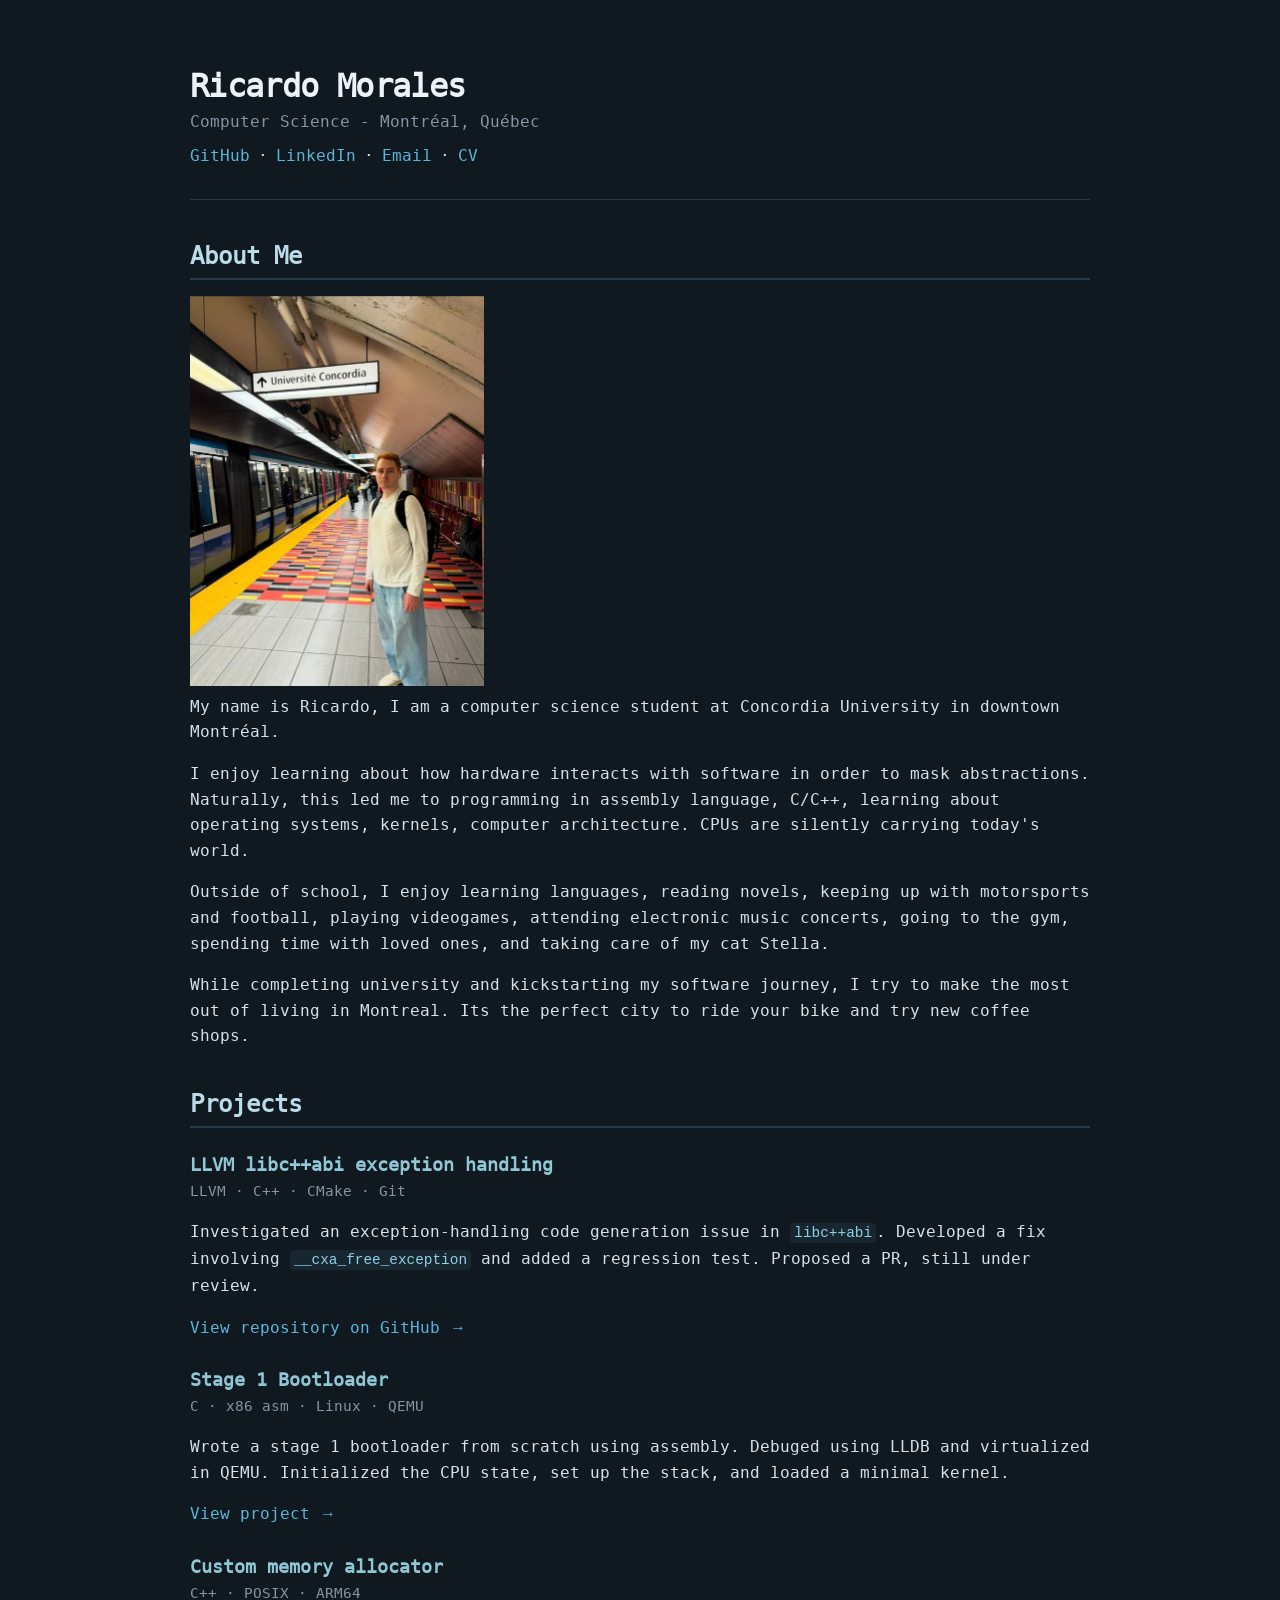
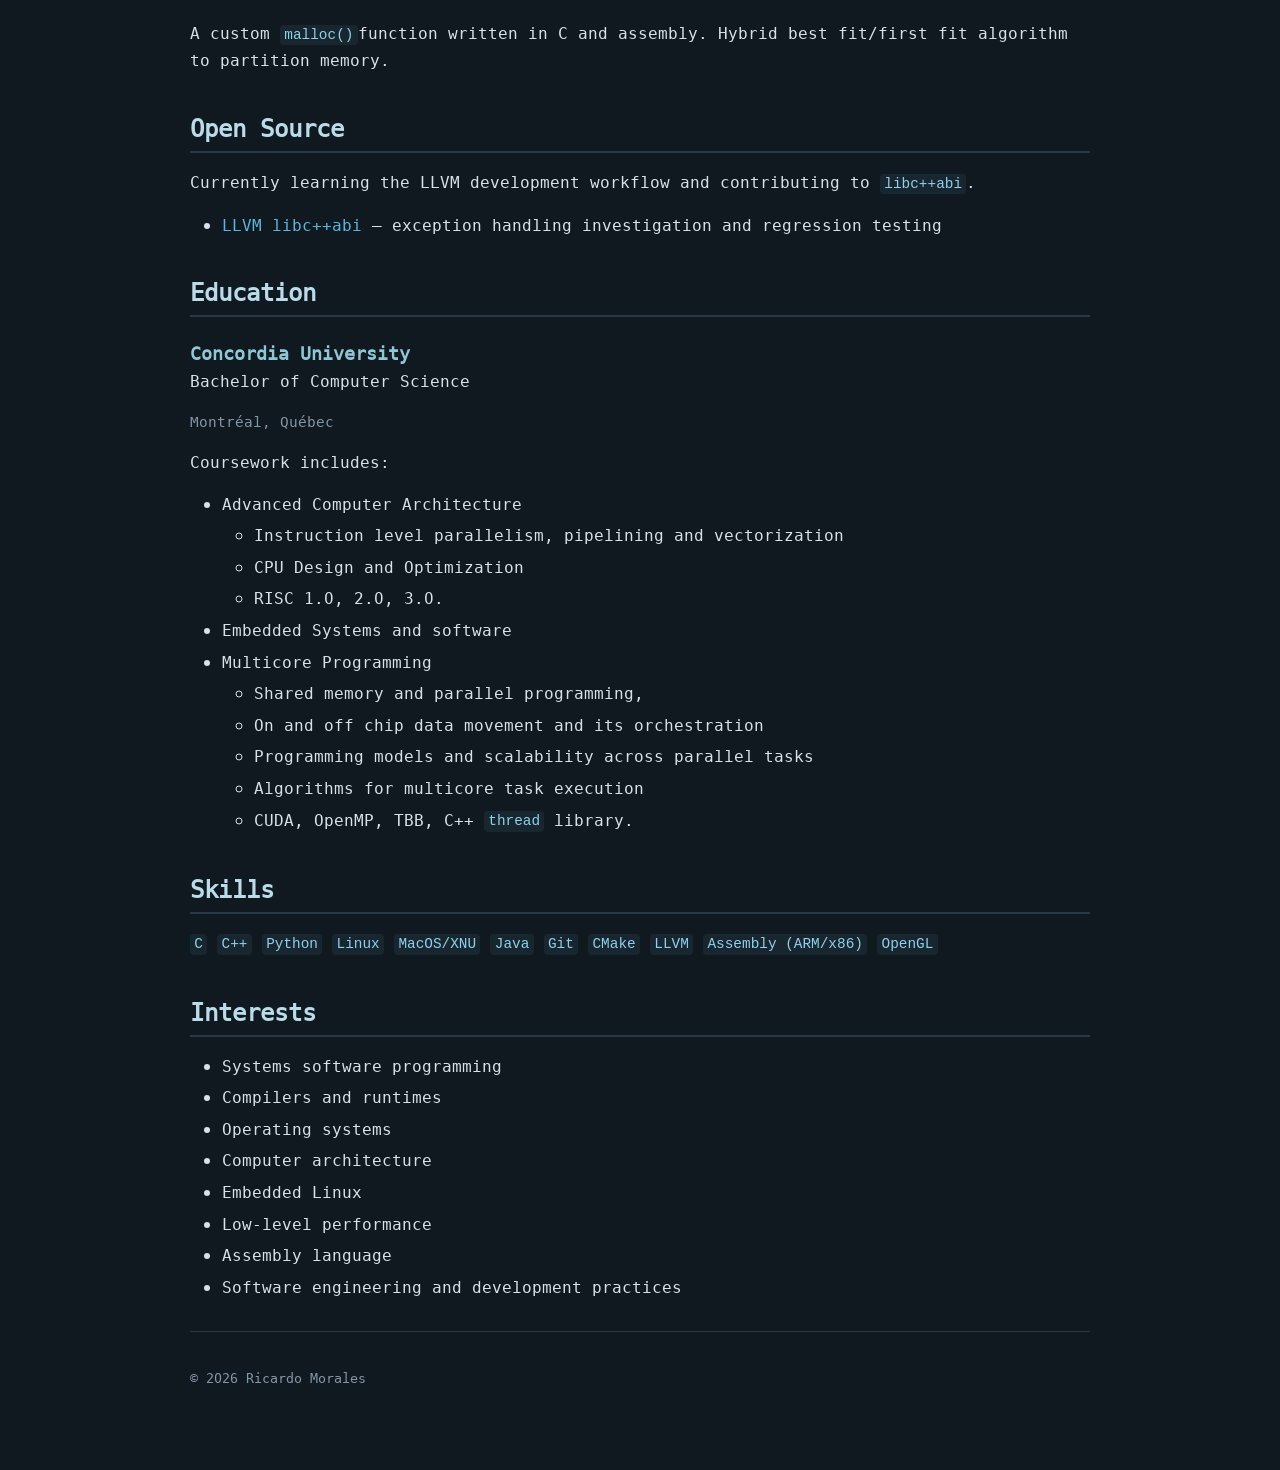
==== index.html @ 23cde059 "first" ====
<!DOCTYPE html>

<html lang="en">

<head>
    <meta charset="UTF-8">
    <meta name="viewport" content="width=device-width, initial-scale=1.0">

    <title>Ricardo Morales</title>
    <link rel="icon" href="images/favicon.ico" type="image/x-icon">
    <meta name="description"
        content="Ricardo Morales Computer Science student interested in systems software programming, CPU's, operating systems, and computer architecture.">

    <link rel="stylesheet" href="style.css">

</head>

<body>
    <main class="container">

        <header>
            <h1>Ricardo Morales</h1>

            <p class="subtitle">
                Computer Science - Montréal, Québec
            </p>

            <nav class="links">
                <a href="https://github.com/rickymolodiez">GitHub</a>
                <span>·</span>
                <a href="https://www.linkedin.com/in/ricardom10019/">LinkedIn</a>
                <span>·</span>
                <a href="mailto:rickymoloqc@gmail.com">Email</a>
                <span>·</span>
                <a href="rickymorales_cv.pdf" target="_blank">CV</a>
            </nav>
        </header>

        <hr>

        <section>
            <h2>About Me</h2>
            <img src="images/me.jpg" height=390>

            <p>
                My name is Ricardo, I am a computer science student at Concordia University in downtown Montréal.
            </p>

            <p>
                I enjoy learning about how hardware interacts with software in order to mask abstractions. Naturally,
                this led me to programming in assembly language, C/C++, learning about
                operating systems, kernels, computer architecture. CPUs are silently carrying today's world.
            </p>

            <p>
                Outside of school, I enjoy learning languages, reading novels, keeping up with motorsports and football,
                playing videogames, attending electronic music concerts, going to the gym, spending time with loved
                ones, and taking
                care of my cat Stella.
            </p>

            <p>
                While completing university and kickstarting my software journey, I try to make the most out of living
                in Montreal. Its the perfect city to ride your bike and try new coffee shops.

            </p>
        </section>

        <section>
            <h2>Projects</h2>

            <article>
                <h3>LLVM libc++abi exception handling</h3>

                <p class=" meta">
                    LLVM · C++ · CMake · Git
                </p>

                <p>
                    Investigated an exception-handling code generation issue
                    in <code>libc++abi</code>. Developed a fix involving
                    <code>__cxa_free_exception</code> and added a regression
                    test. Proposed a PR, still under review.
                </p>

                <p>
                    <a href="#">View repository on GitHub →</a>
                </p>
            </article>

            <article>
                <h3>Stage 1 Bootloader</h3>

                <p class="meta">
                    C · x86 asm · Linux · QEMU
                </p>

                <p>
                    Wrote a stage 1 bootloader from scratch using assembly. Debuged using LLDB and virtualized in QEMU.
                    Initialized the CPU state, set up the stack, and loaded a minimal kernel.
                </p>

                <p>
                    <a href="#">View project →</a>
                </p>
            </article>

            <article>
                <h3>Custom memory allocator</h3>

                <p class="meta">
                    C++ · POSIX · ARM64
                </p>

                <p>
                    A custom <code>malloc()</code>function written in C and assembly.
                    Hybrid best fit/first fit algorithm to partition memory.
                </p>
            </article>
        </section>

        <section>
            <h2>Open Source </h2>

            <p>
                Currently learning the LLVM development workflow and
                contributing to <code>libc++abi</code>.
            </p>

            <ul>
                <li>
                    <a href="#">LLVM libc++abi</a> —
                    exception handling investigation and regression testing
                </li>

            </ul>
        </section>

        <section>
            <h2>Education</h2>

            <h3>Concordia University</h3>

            <p>
                Bachelor of Computer Science
            <p class="meta">
                Montréal, Québec
            </p>

            <p>
                Coursework includes:
            </p>
            <ul>
                <li>Advanced Computer Architecture</li>
                <ul>
                    <li>Instruction level parallelism, pipelining and vectorization</li>
                    <li>CPU Design and Optimization</li>
                    <li>RISC 1.0, 2.0, 3.0.</li>
                </ul>
                <li> Embedded Systems and software</li>
                <li>Multicore Programming</li>
                <ul>
                    <li>Shared memory and parallel programming, </li>
                    <li>On and off chip data movement and its orchestration</li>
                    <li>Programming models and scalability across parallel tasks</li>
                    <li>Algorithms for multicore task execution</li>
                    <li>CUDA, OpenMP, TBB, C++ <code>thread</code> library.</li>
                </ul>
            </ul>
            </article>
        </section>

        <section>
            <h2>Skills</h2>

            <p>
                <code>C</code>
                <code>C++</code>
                <code>Python</code>
                <code>Linux</code>
                <code>MacOS/XNU</code>
                <code>Java</code>
                <code>Git</code>
                <code>CMake</code>
                <code>LLVM</code>
                <code>Assembly (ARM/x86)</code>
                <code>OpenGL</code>
            </p>
        </section>

        <section>
            <h2>Interests</h2>

            <ul>
                <li>Systems software programming</li>
                <li>Compilers and runtimes</li>
                <li>Operating systems</li>
                <li>Computer architecture</li>
                <li>Embedded Linux</li>
                <li>Low-level performance</li>
                <li>Assembly language</li>
                <li>Software engineering and development practices</li>
            </ul>
        </section>

        <hr>

        <footer>
            <p>
                <small>
                    © 2026 Ricardo Morales
                </small>
            </p>
        </footer>

    </main>

</body>

</html>
---- style.css ----
@font-face {
    font-family: "Prima Sans Mono";
    src: url("prima-sans-mono-bt-3.ttf") format("truetype");
    font-weight: normal;
    font-style: normal;
}

:root {
    --bg: #101820;
    --text: #d8e1e8;
    --muted: #8495a3;

    --border: #293945;

    --link: #5bb7d9;
    --link-hover: #8bd3eb;

    --code-bg: #182630;
    --code-text: #8ed1e8;

    --accent: #3aa6a0;
    --accent-light: #1c393b;
}

* {
    box-sizing: border-box;
}

html {
    font-size: 16px;
}

body {
    margin: 0;
    background: var(--bg);
    color: var(--text);

    font-family:
        "Prima Sans Mono",
        -apple-system,
        BlinkMacSystemFont,
        "Segoe UI",
        Helvetica,
        Arial,
        sans-serif;

    line-height: 1.6;
}

.container {
    width: min(900px, calc(100% - 40px));
    margin: 0 auto;
    padding: 64px 0;
}

/* Typography */

h1,
h2,
h3 {
    line-height: 1.25;
    font-weight: 600;
}

h1 {
    margin: 0;
    font-size: 2rem;
    letter-spacing: -0.02em;
    color: #edf4f8;
}

h2 {
    margin-top: 40px;
    margin-bottom: 16px;
    padding-bottom: 8px;

    font-size: 1.5rem;
    color: #b9dce8;

    border-bottom: 2px solid var(--border);
}

h3 {
    margin-top: 24px;
    margin-bottom: 4px;
    font-size: 1.15rem;
    color: #8fc7d5;
}

p {
    margin-top: 0;
    margin-bottom: 16px;
}

.subtitle {
    margin-top: 4px;
    margin-bottom: 8px;
    color: var(--muted);
}

/* Links */

a {
    color: var(--link);
    text-decoration: none;
}

a:hover {
    color: var(--link-hover);
    text-decoration: underline;
}

/* Header */

header {
    margin-bottom: 24px;
}

.links {
    display: flex;
    gap: 8px;
    align-items: center;
}

/* Dividers */

hr {
    height: 1px;
    margin: 32px 0;
    border: 0;
    background: var(--border);
}

/* Sections */

section {
    margin-bottom: 32px;
}

article {
    margin-bottom: 28px;
}

.meta {
    color: var(--muted);
    font-size: 0.9rem;
}

/* Inline code */

code {
    padding: 0.15em 0.3em;

    background: var(--code-bg);
    color: var(--code-text);

    border-radius: 4px;

    font-family:
        ui-monospace,
        SFMono-Regular,
        "SF Mono",
        Menlo,
        Consolas,
        "Liberation Mono",
        monospace;

    font-size: 0.9em;
}

/* Lists */

ul {
    padding-left: 2em;
}

li {
    margin-bottom: 6px;
}

/* Footer */

footer {
    color: var(--muted);
}

/* Mobile */

@media (max-width: 600px) {
    .container {
        width: min(100% - 32px, 900px);
        padding: 40px 0;
    }

    h1 {
        font-size: 1.75rem;
    }

    h2 {
        font-size: 1.35rem;
    }
}
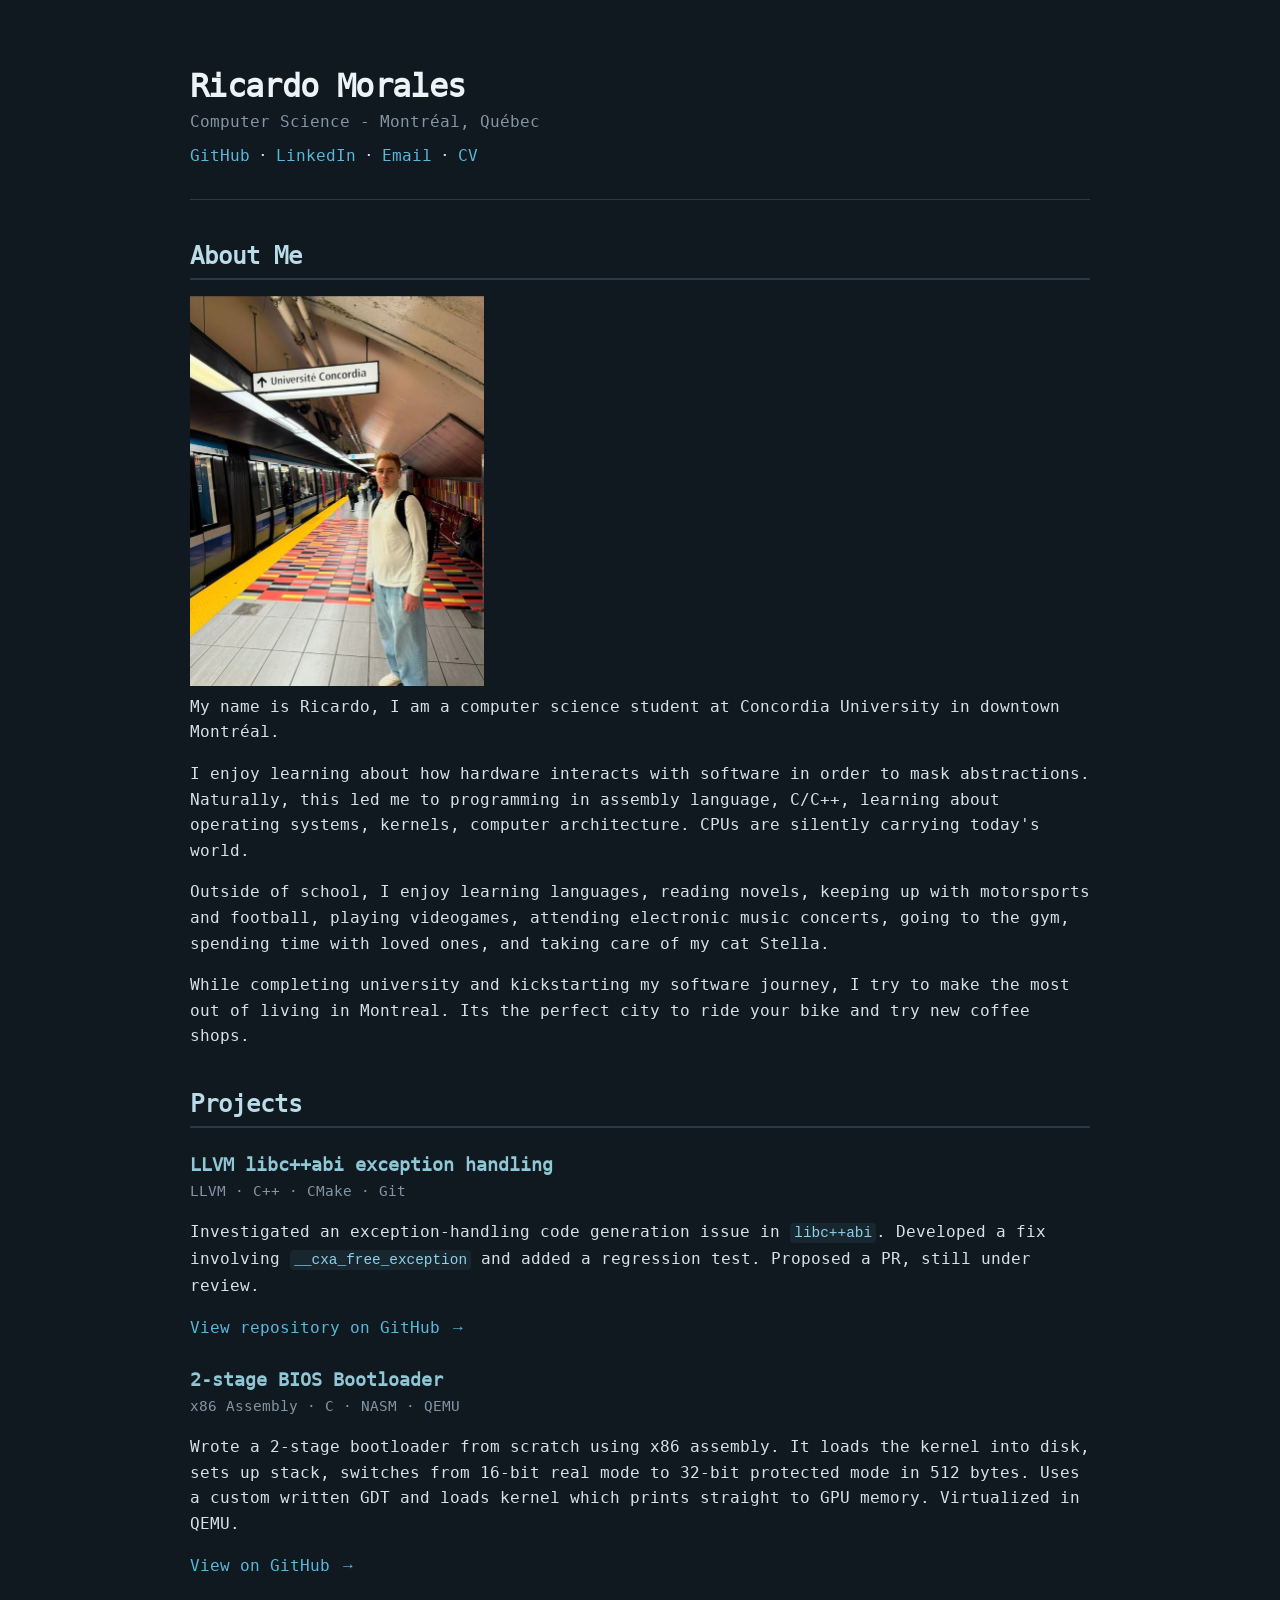
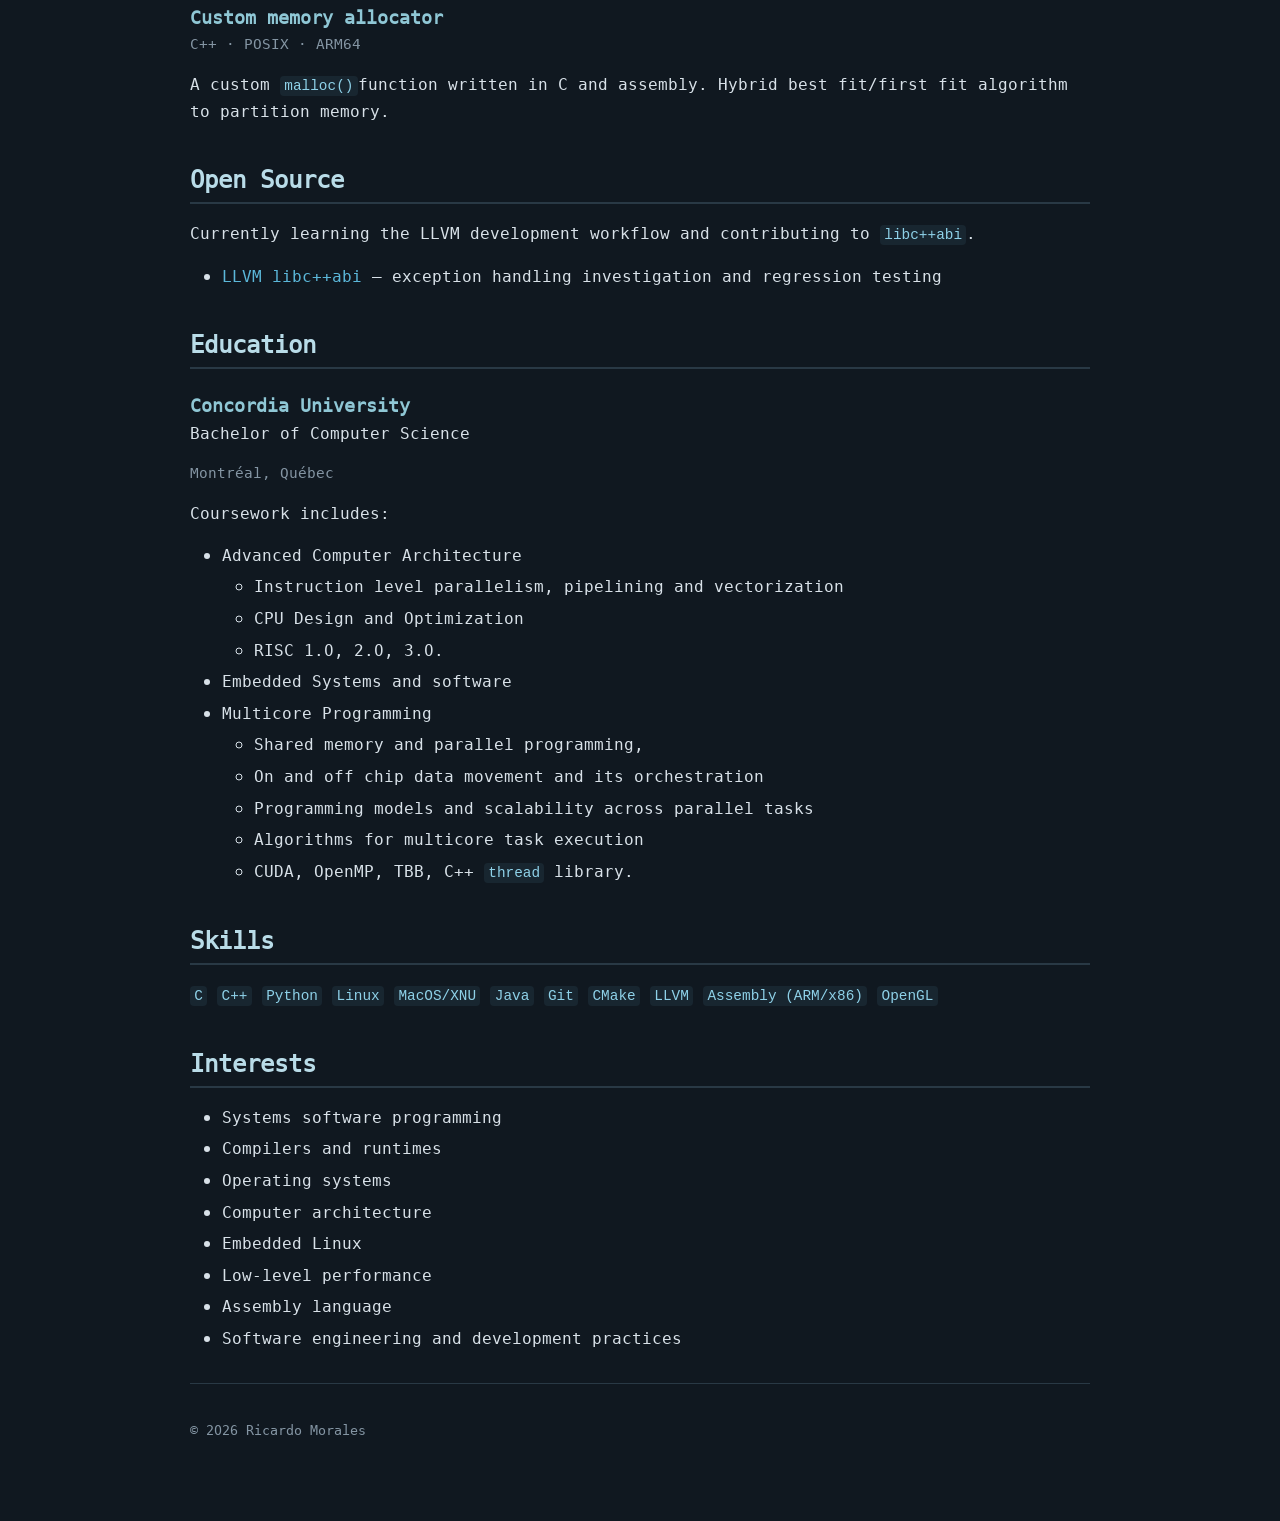
==== commit f5af78af: "Update bootloader repo and description" ====
--- a/index.html
+++ b/index.html
@@ -89,19 +89,21 @@
             </article>
 
             <article>
-                <h3>Stage 1 Bootloader</h3>
+                <h3>2-stage BIOS Bootloader</h3>
 
                 <p class="meta">
-                    C · x86 asm · Linux · QEMU
-                </p>
-
-                <p>
-                    Wrote a stage 1 bootloader from scratch using assembly. Debuged using LLDB and virtualized in QEMU.
-                    Initialized the CPU state, set up the stack, and loaded a minimal kernel.
-                </p>
-
-                <p>
-                    <a href="#">View project →</a>
+                    x86 Assembly · C · NASM · QEMU
+                </p>
+
+                <p>
+                    Wrote a 2-stage bootloader from scratch using x86 assembly. It loads the kernel into disk, sets up
+                    stack, switches from 16-bit real mode to 32-bit protected mode in 512 bytes.
+                    Uses a custom written GDT and loads kernel which prints straight to GPU memory.
+                    Virtualized in QEMU.
+                </p>
+
+                <p>
+                    <a href="https://github.com/rickymolodiez/StellBoot">View on GitHub →</a>
                 </p>
             </article>
 
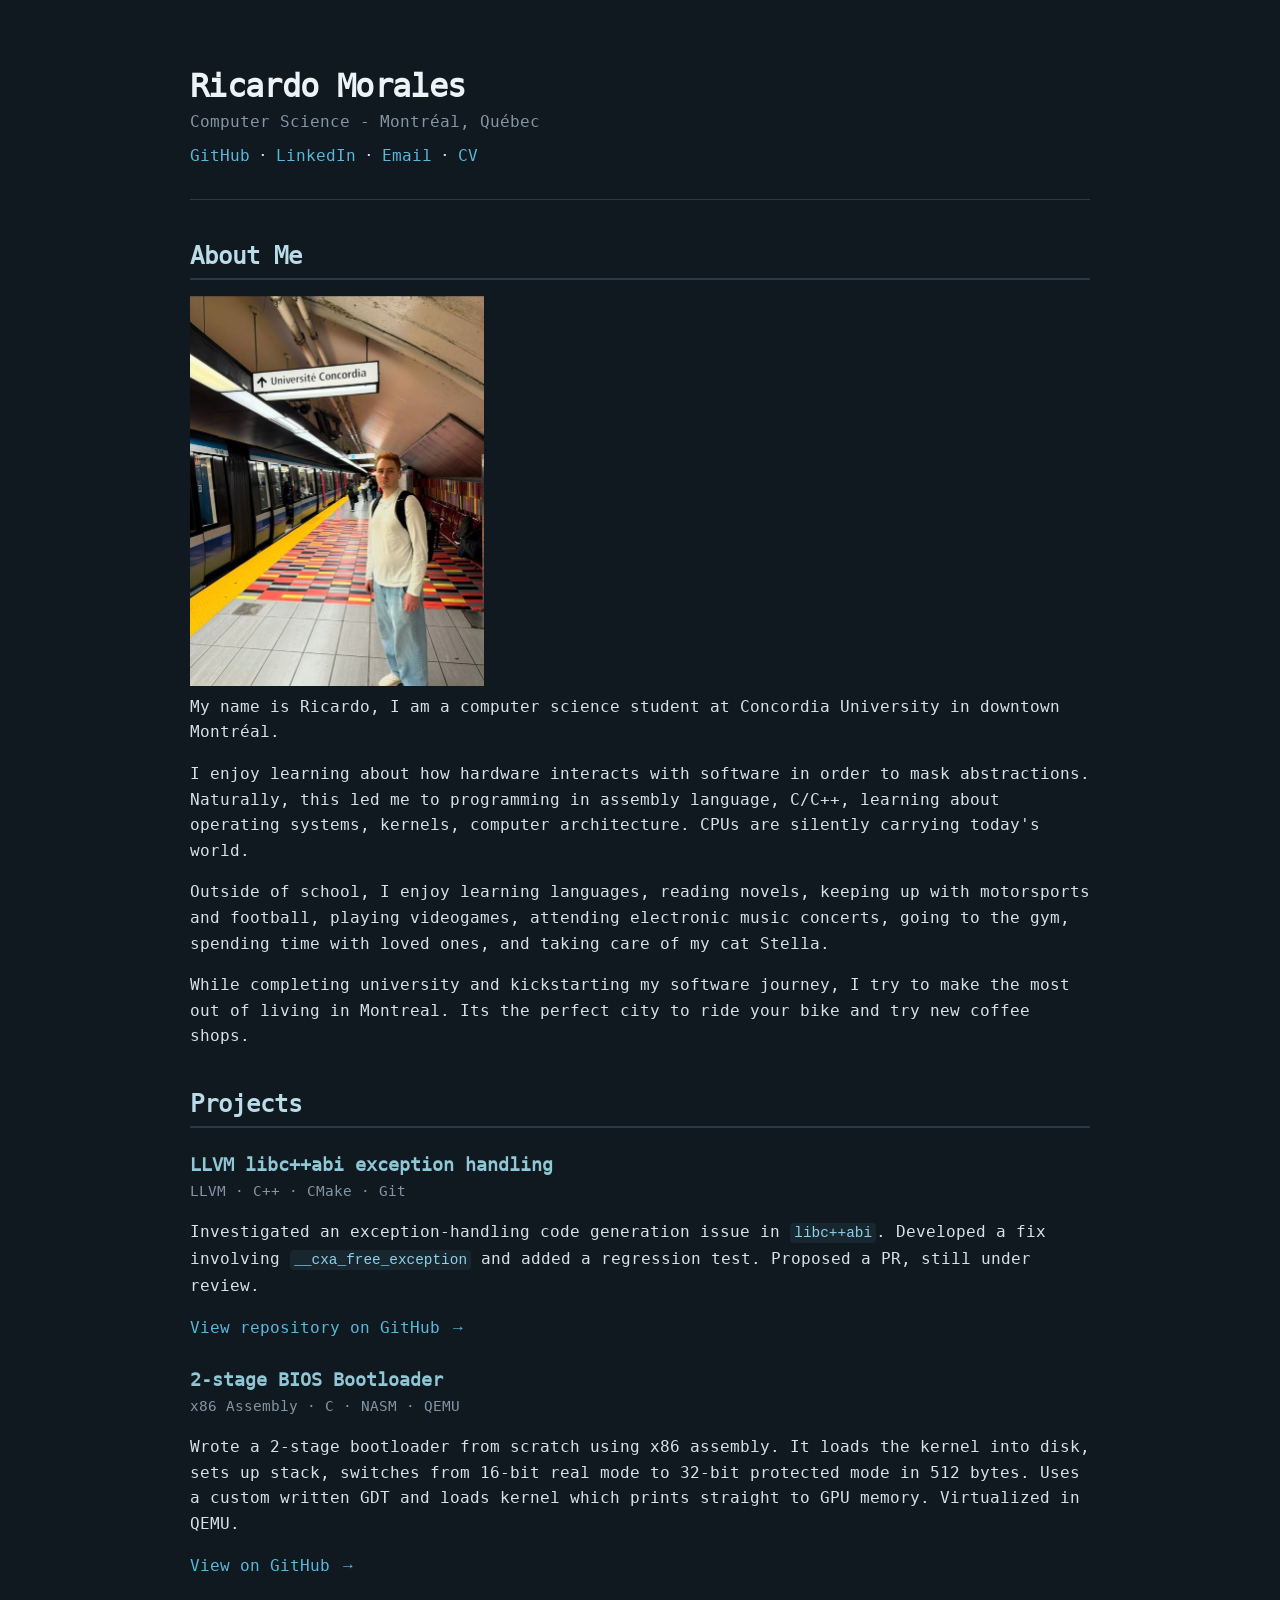
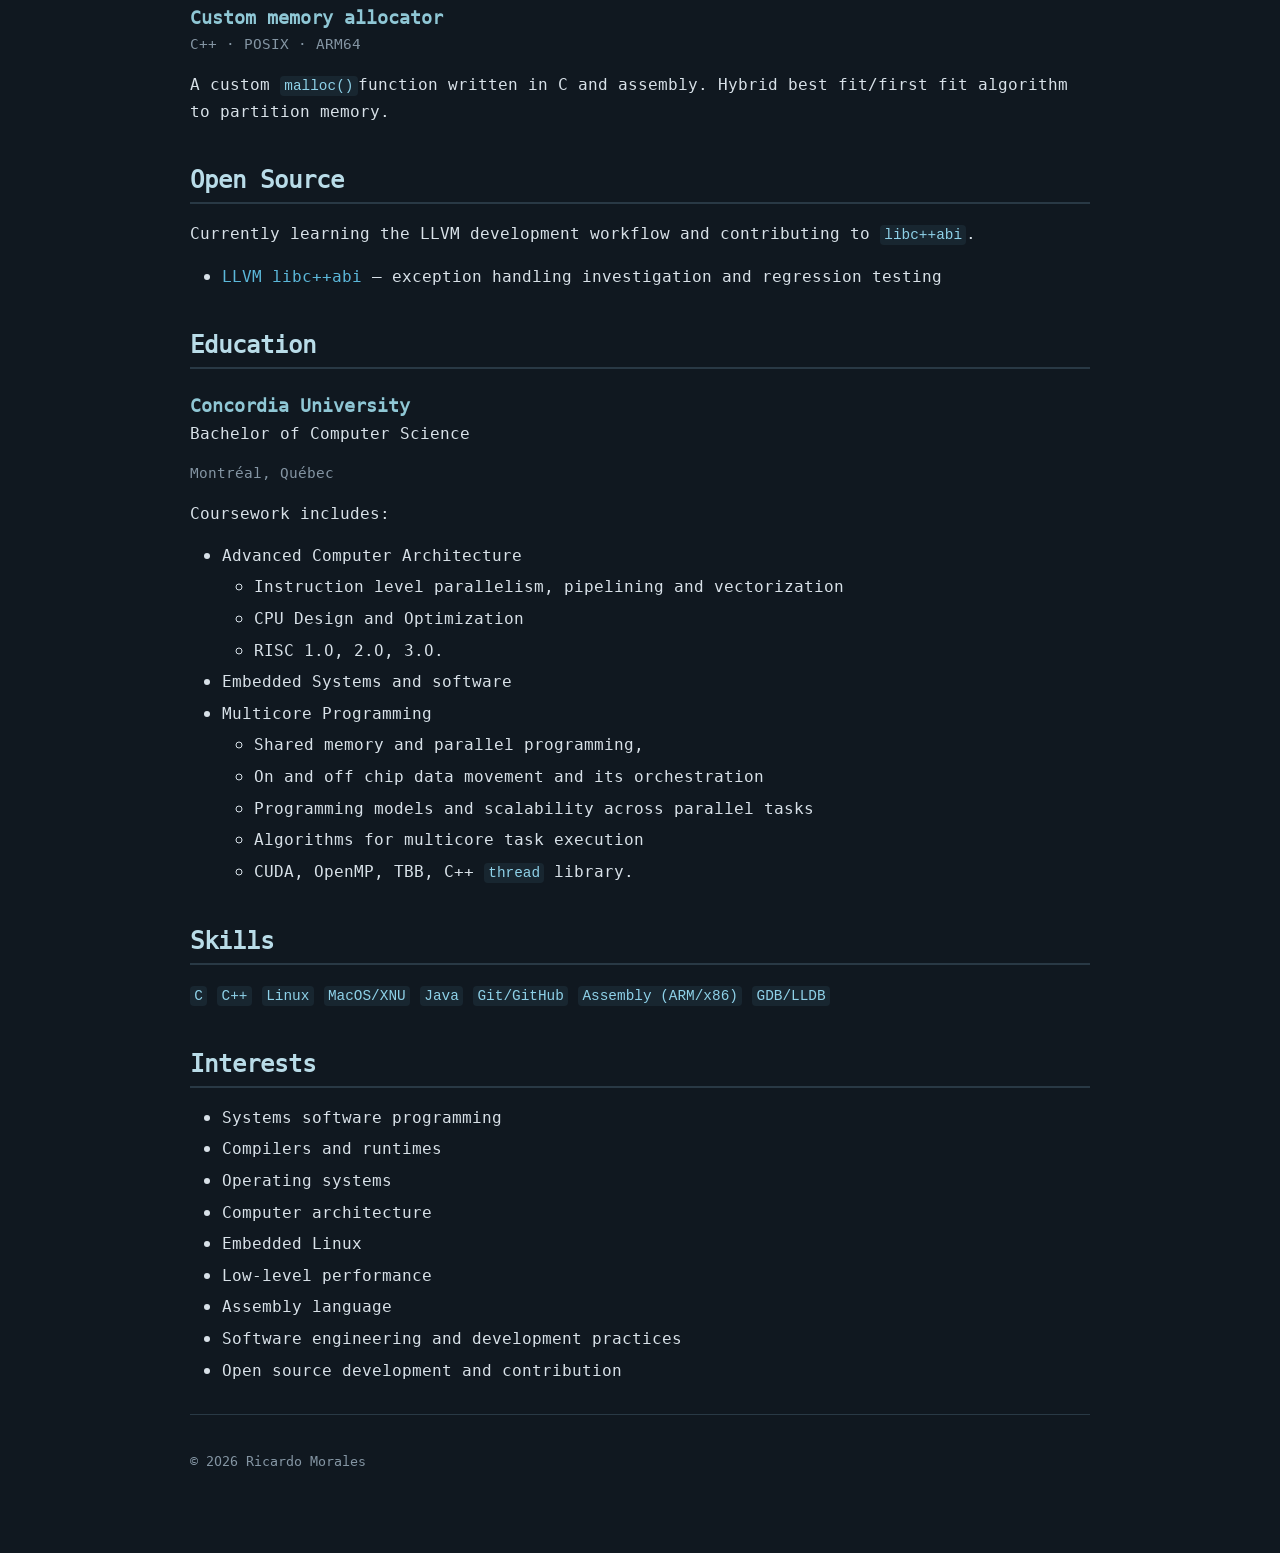
==== commit 25ca9505: "fix skills" ====
--- a/index.html
+++ b/index.html
@@ -178,15 +178,12 @@
             <p>
                 <code>C</code>
                 <code>C++</code>
-                <code>Python</code>
                 <code>Linux</code>
                 <code>MacOS/XNU</code>
                 <code>Java</code>
-                <code>Git</code>
-                <code>CMake</code>
-                <code>LLVM</code>
+                <code>Git/GitHub</code>
                 <code>Assembly (ARM/x86)</code>
-                <code>OpenGL</code>
+                <code>GDB/LLDB</code>
             </p>
         </section>
 
@@ -202,6 +199,7 @@
                 <li>Low-level performance</li>
                 <li>Assembly language</li>
                 <li>Software engineering and development practices</li>
+                <li>Open source development and contribution</li>
             </ul>
         </section>
 
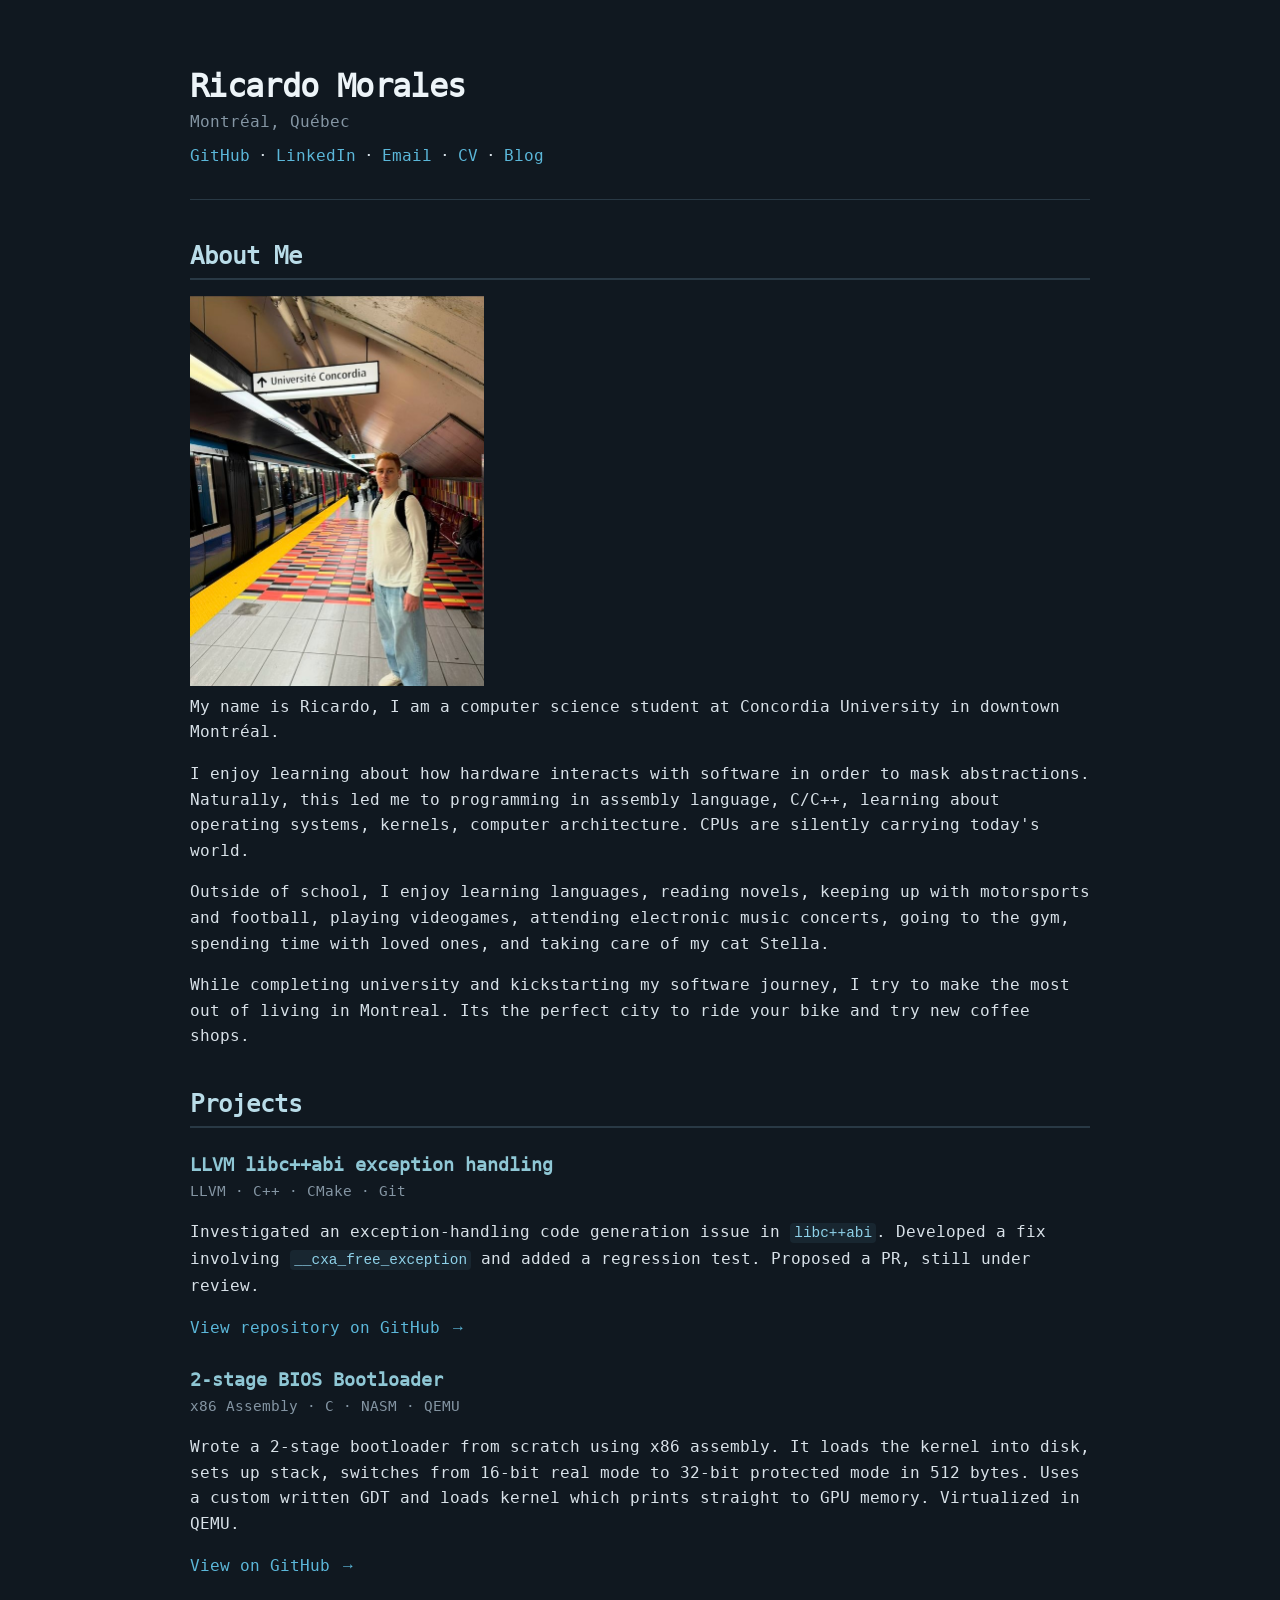
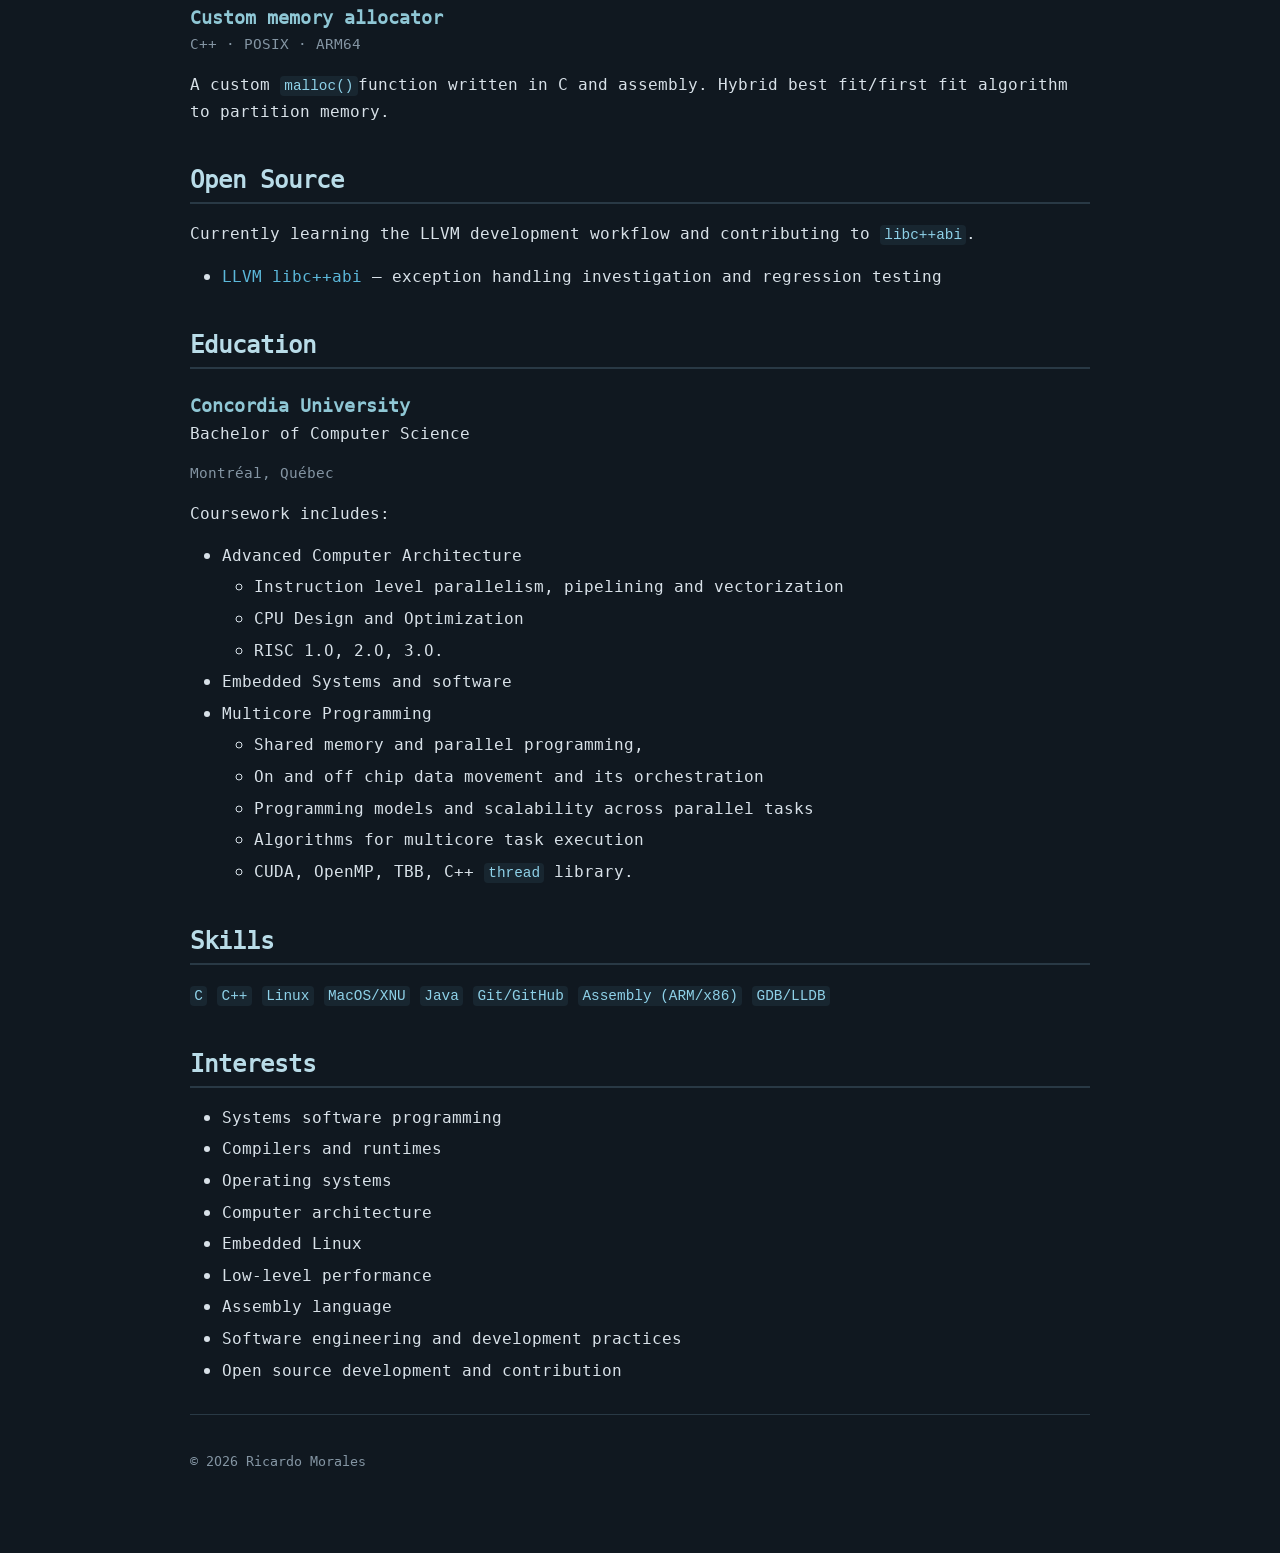
==== commit 6a385bb0: "add blog page, fix navigation, publish first post" ====
--- a/index.html
+++ b/index.html
@@ -22,7 +22,7 @@
             <h1>Ricardo Morales</h1>
 
             <p class="subtitle">
-                Computer Science - Montréal, Québec
+                Montréal, Québec
             </p>
 
             <nav class="links">
@@ -33,6 +33,9 @@
                 <a href="mailto:rickymoloqc@gmail.com">Email</a>
                 <span>·</span>
                 <a href="rickymorales_cv.pdf" target="_blank">CV</a>
+                <span>·</span>
+                <a href="blogposts.html">Blog</a>
+
             </nav>
         </header>
 
--- a/style.css
+++ b/style.css
@@ -199,4 +199,36 @@
     h2 {
         font-size: 1.35rem;
     }
+}
+
+/* Blog posts */
+
+h4 {
+    margin: 24px 0 8px;
+    font-size: 1rem;
+    color: #8fc7d5;
+}
+
+pre {
+    margin: 0 0 16px;
+    padding: 14px 16px;
+    overflow-x: auto;
+    background: var(--code-bg);
+    border: 1px solid var(--border);
+    border-radius: 6px;
+}
+
+pre code {
+    padding: 0;
+    background: none;
+    font-size: 0.85rem;
+    line-height: 1.5;
+}
+
+article img {
+    display: block;
+    max-width: 100%;
+    height: auto;
+    margin: 0 0 16px;
+    border-radius: 6px;
 }
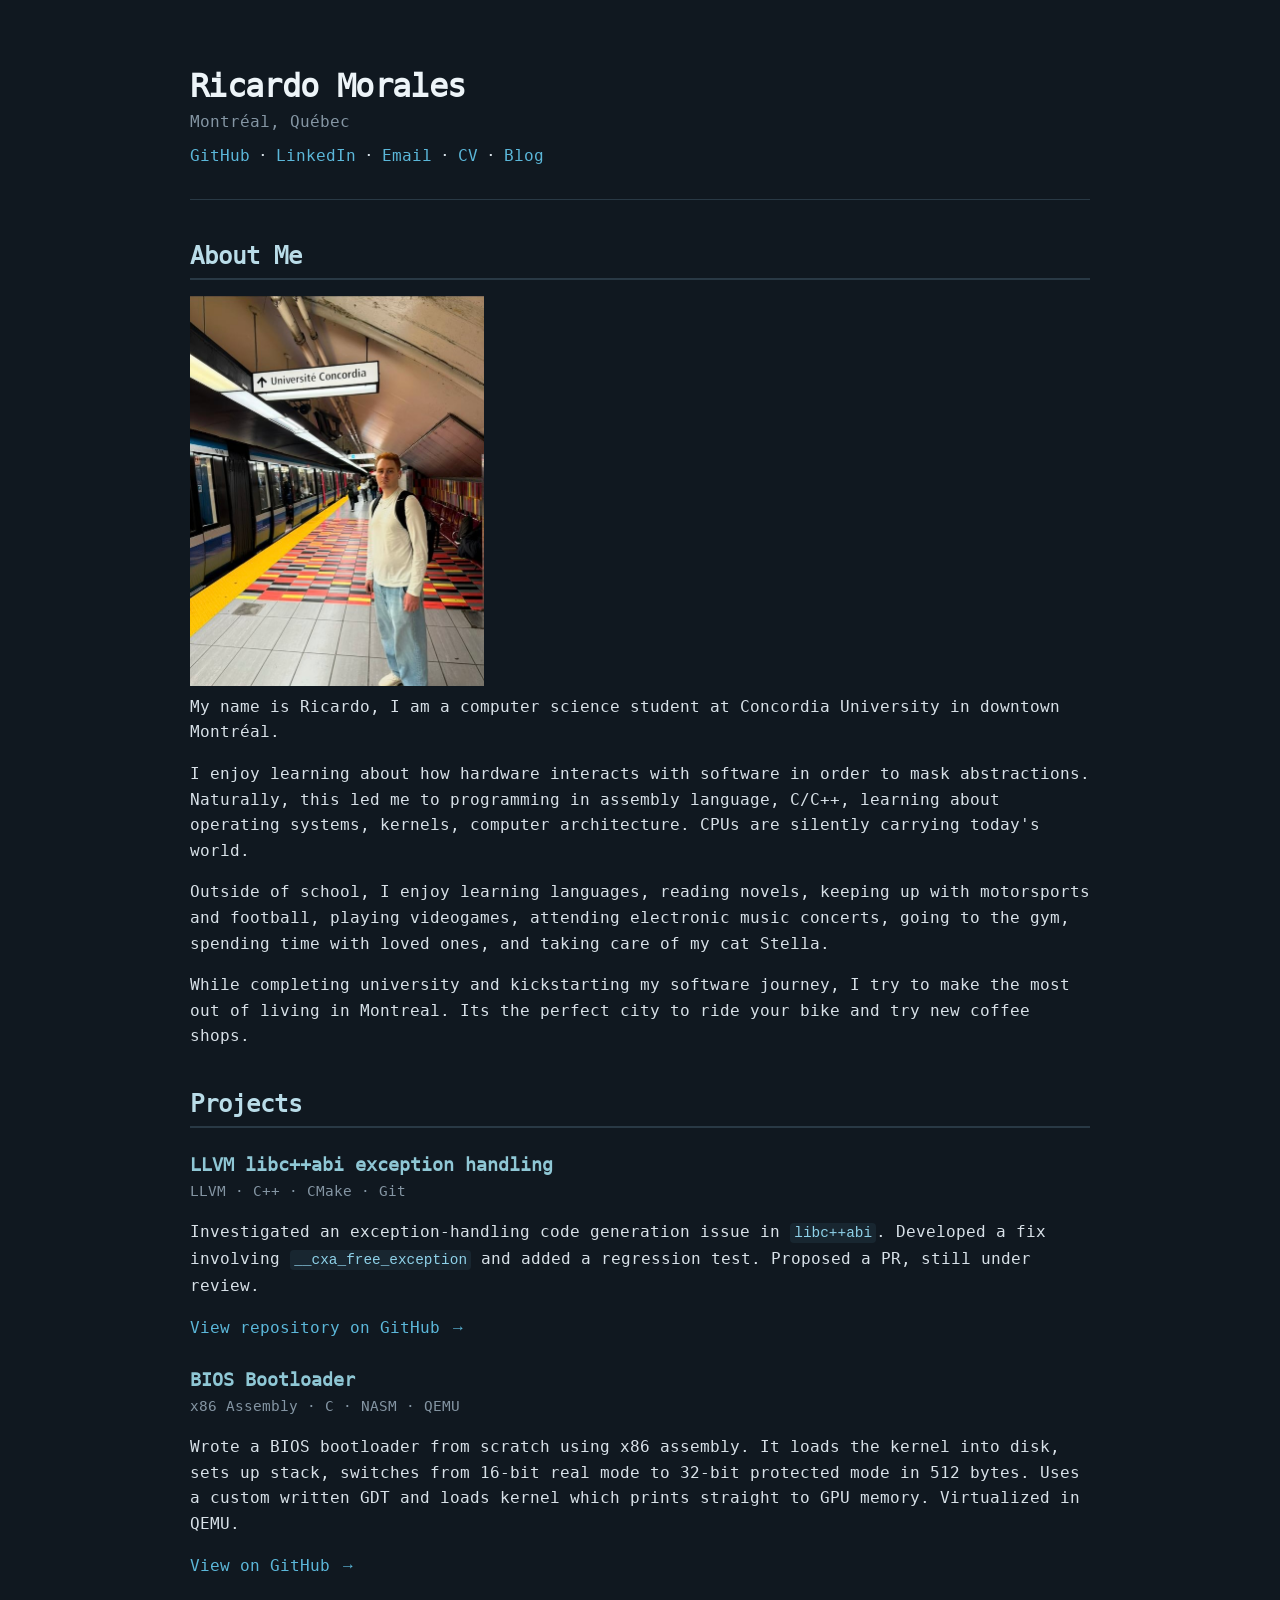
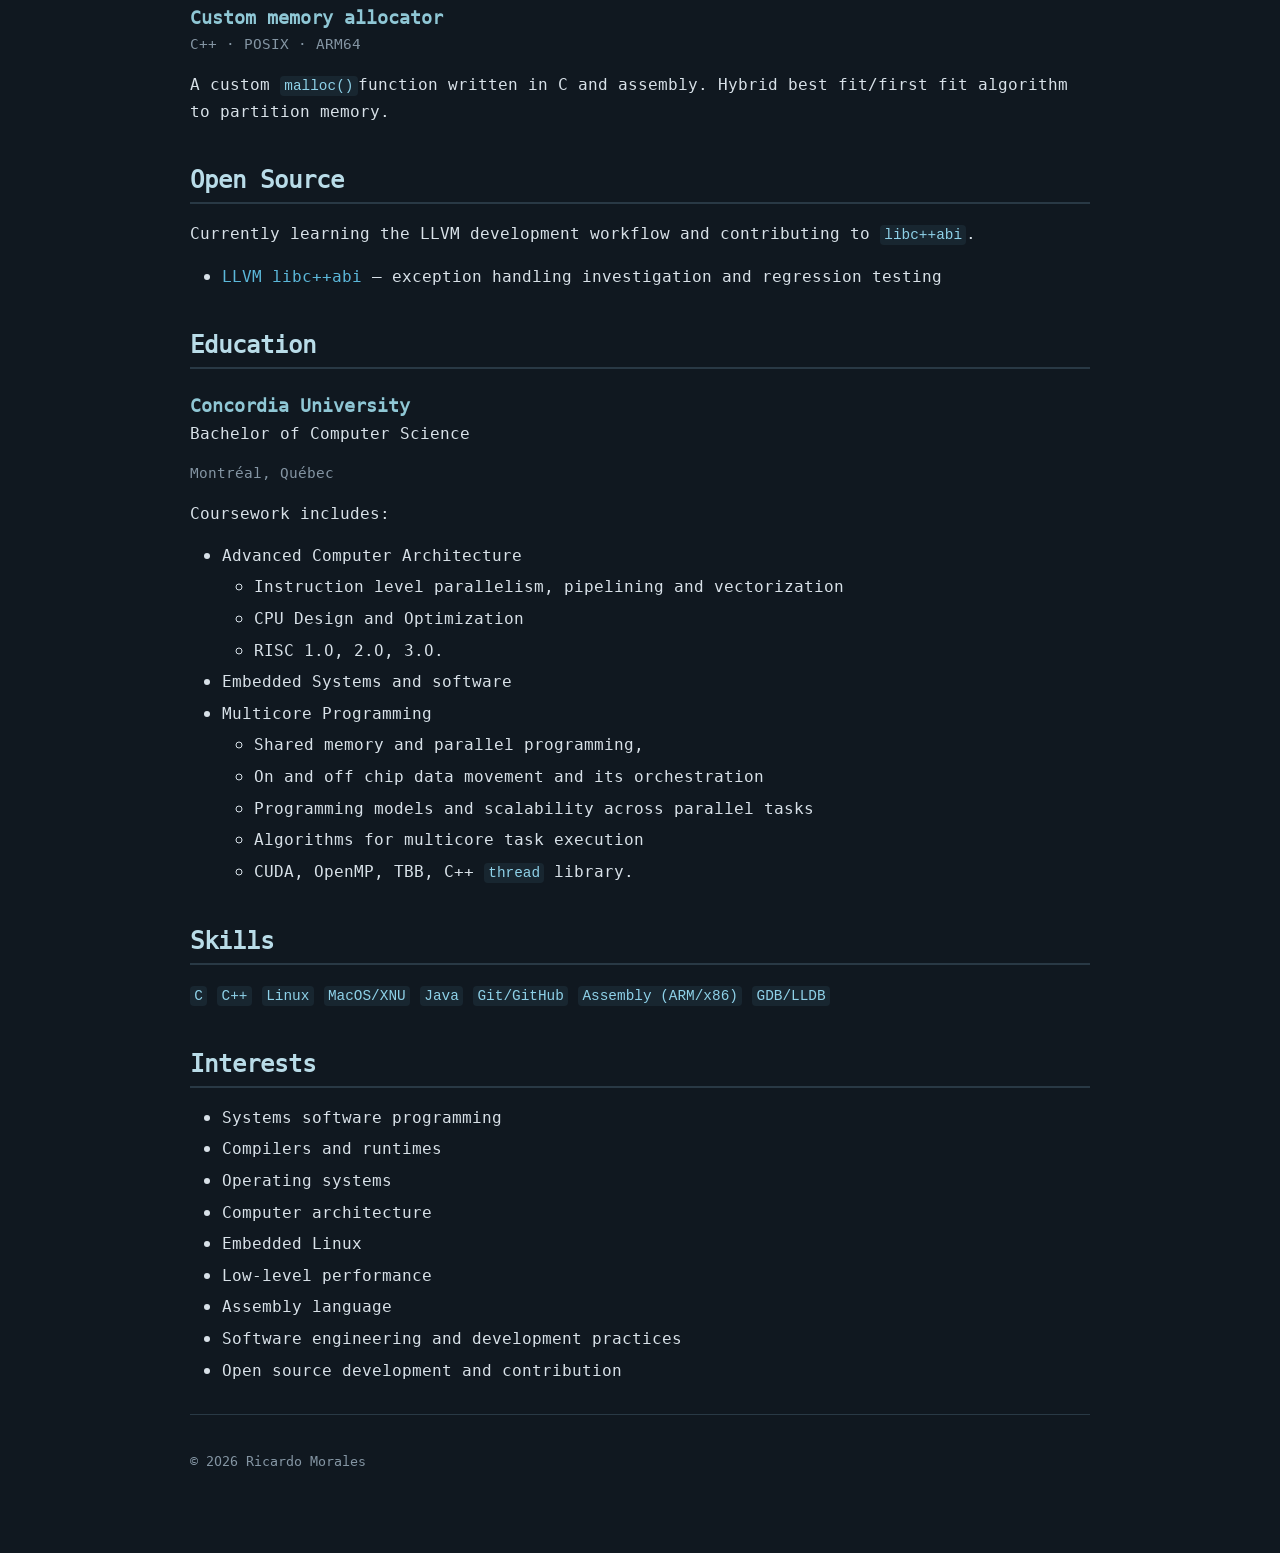
==== commit 795175c6: "fix typos" ====
--- a/index.html
+++ b/index.html
@@ -92,14 +92,14 @@
             </article>
 
             <article>
-                <h3>2-stage BIOS Bootloader</h3>
+                <h3>BIOS Bootloader</h3>
 
                 <p class="meta">
                     x86 Assembly · C · NASM · QEMU
                 </p>
 
                 <p>
-                    Wrote a 2-stage bootloader from scratch using x86 assembly. It loads the kernel into disk, sets up
+                    Wrote a BIOS bootloader from scratch using x86 assembly. It loads the kernel into disk, sets up
                     stack, switches from 16-bit real mode to 32-bit protected mode in 512 bytes.
                     Uses a custom written GDT and loads kernel which prints straight to GPU memory.
                     Virtualized in QEMU.
